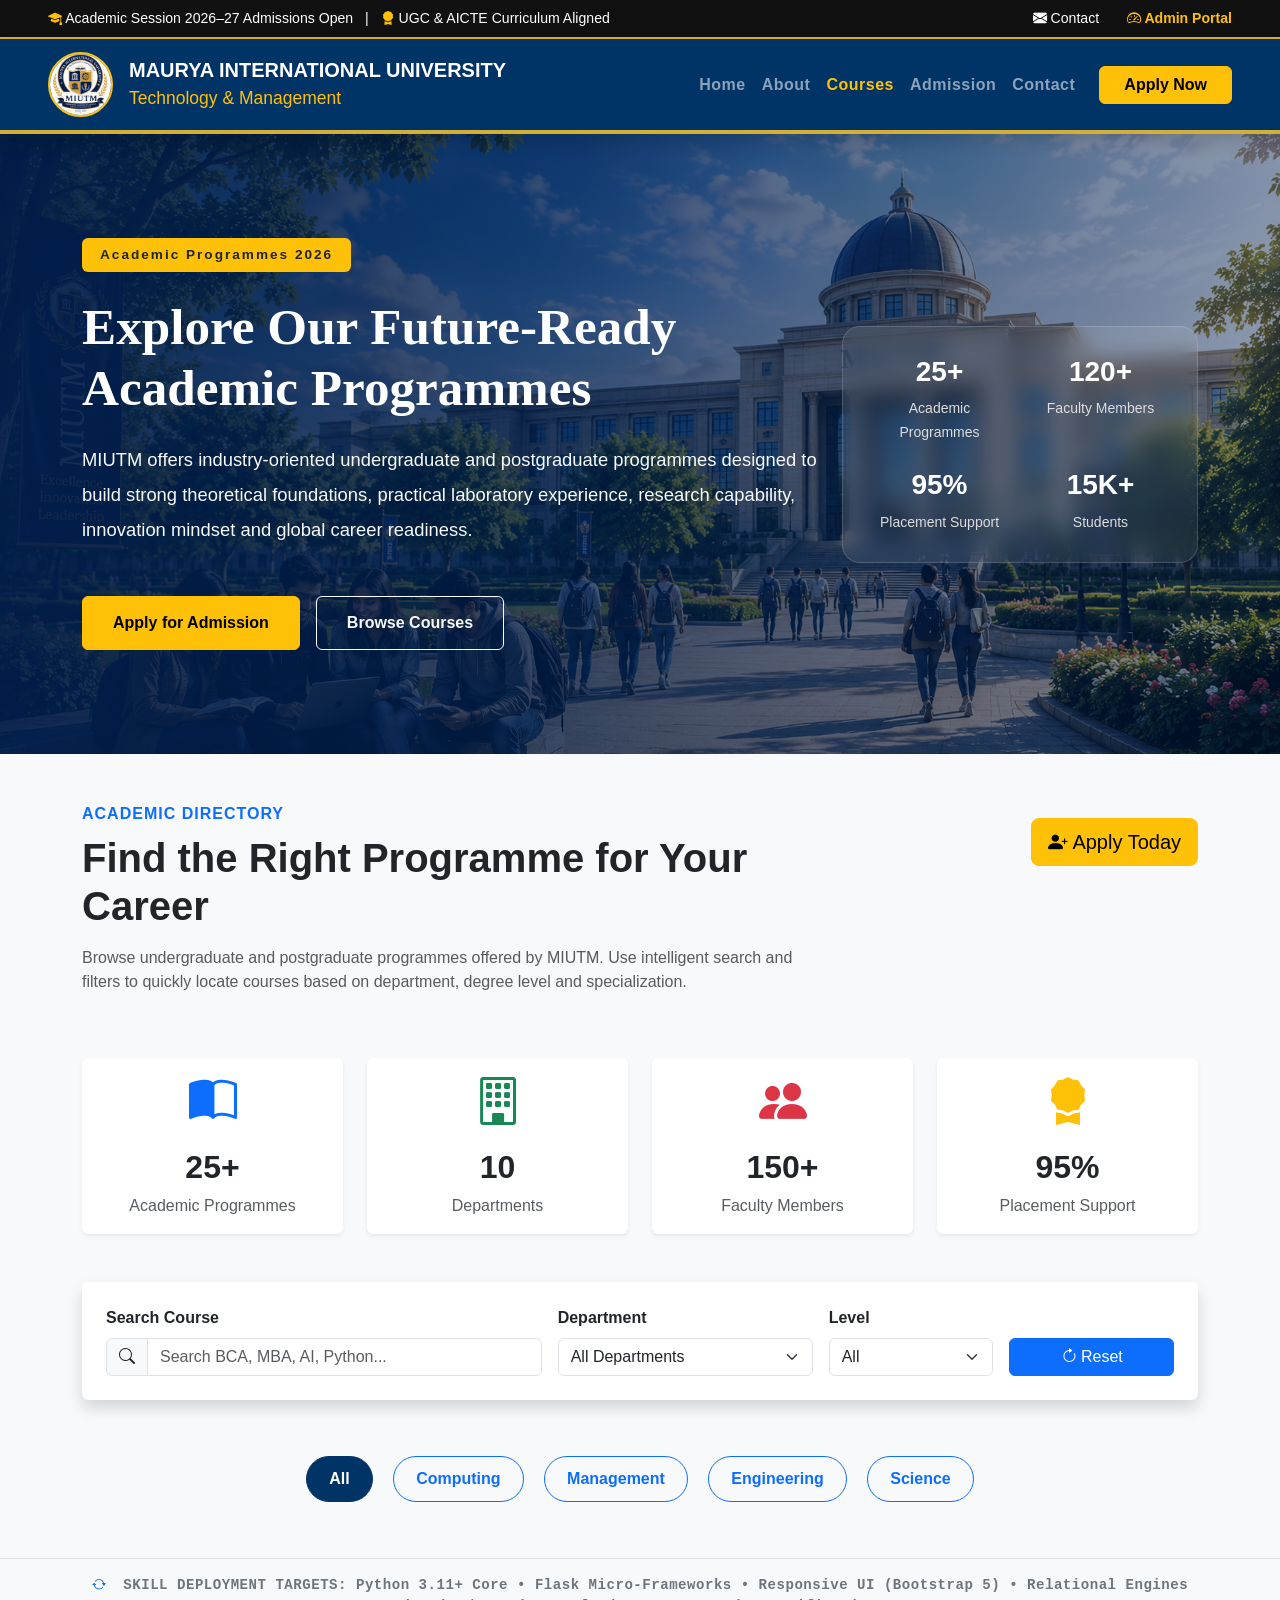
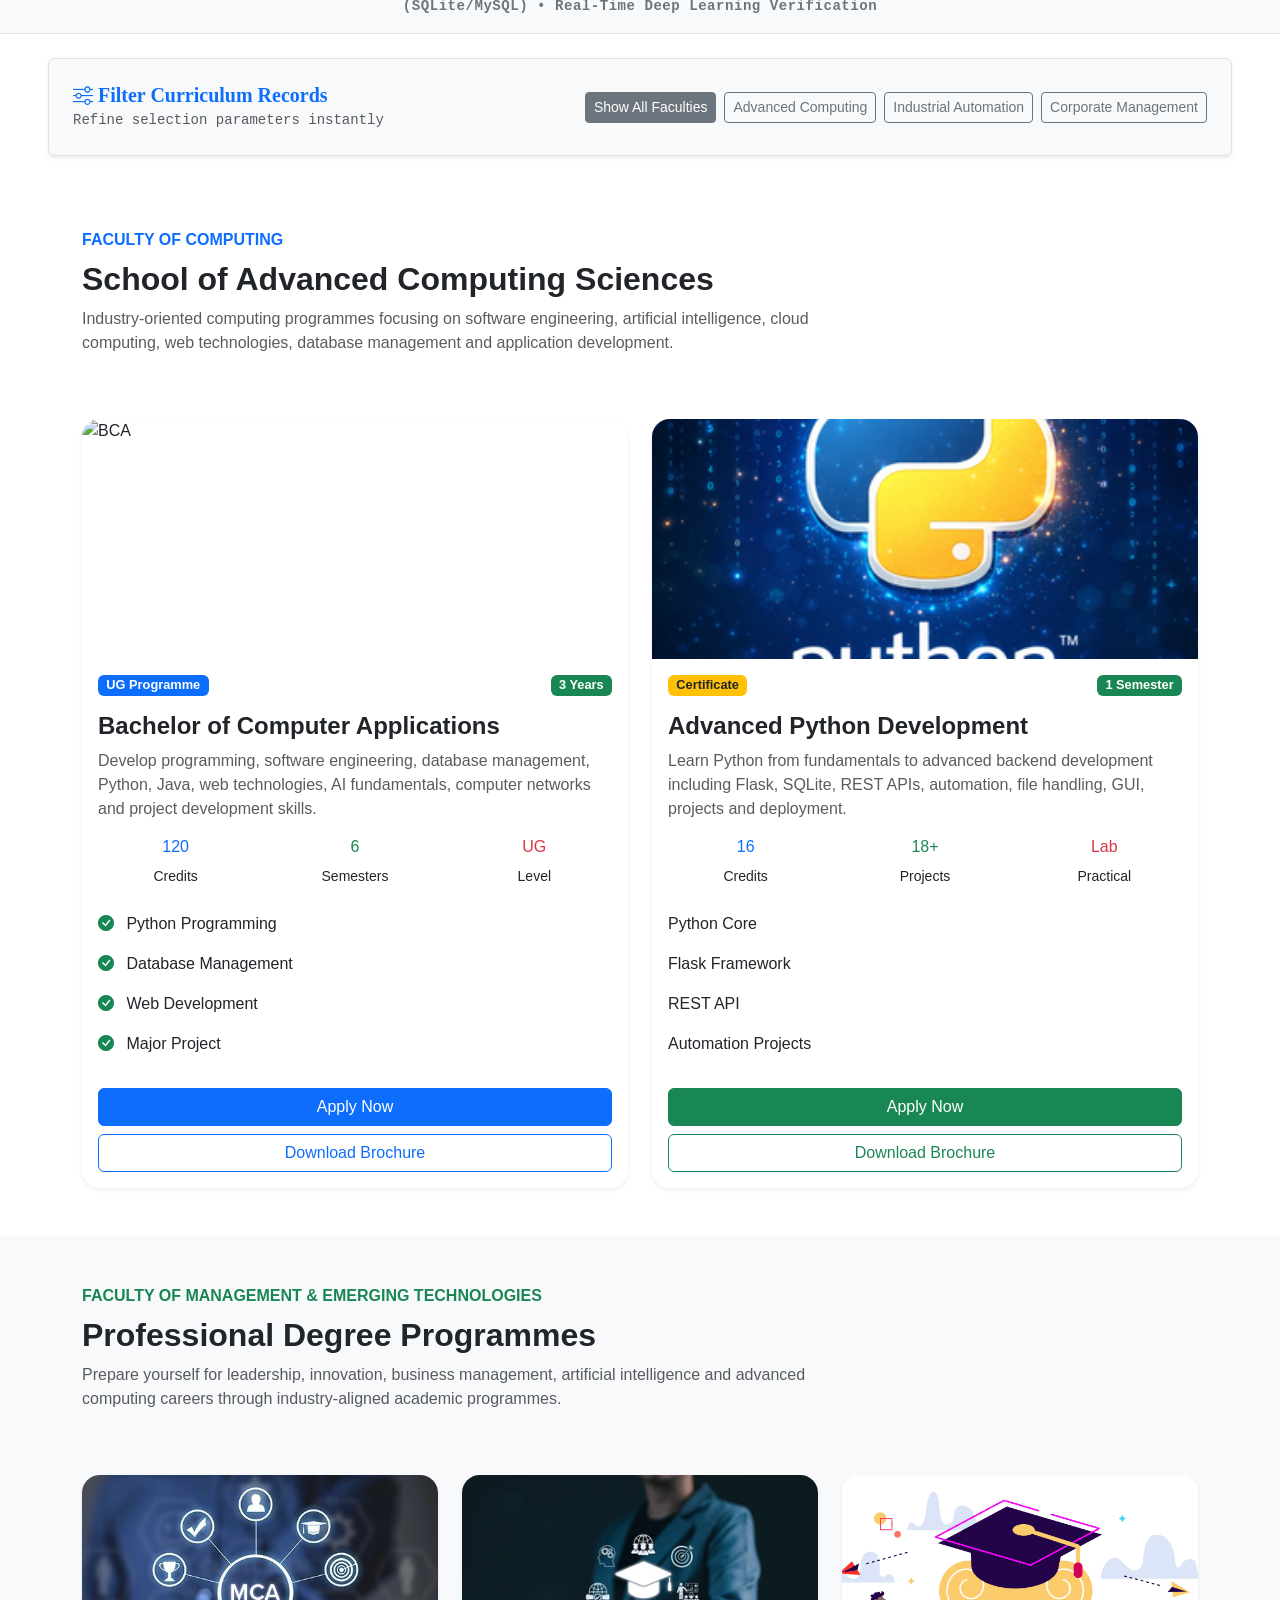
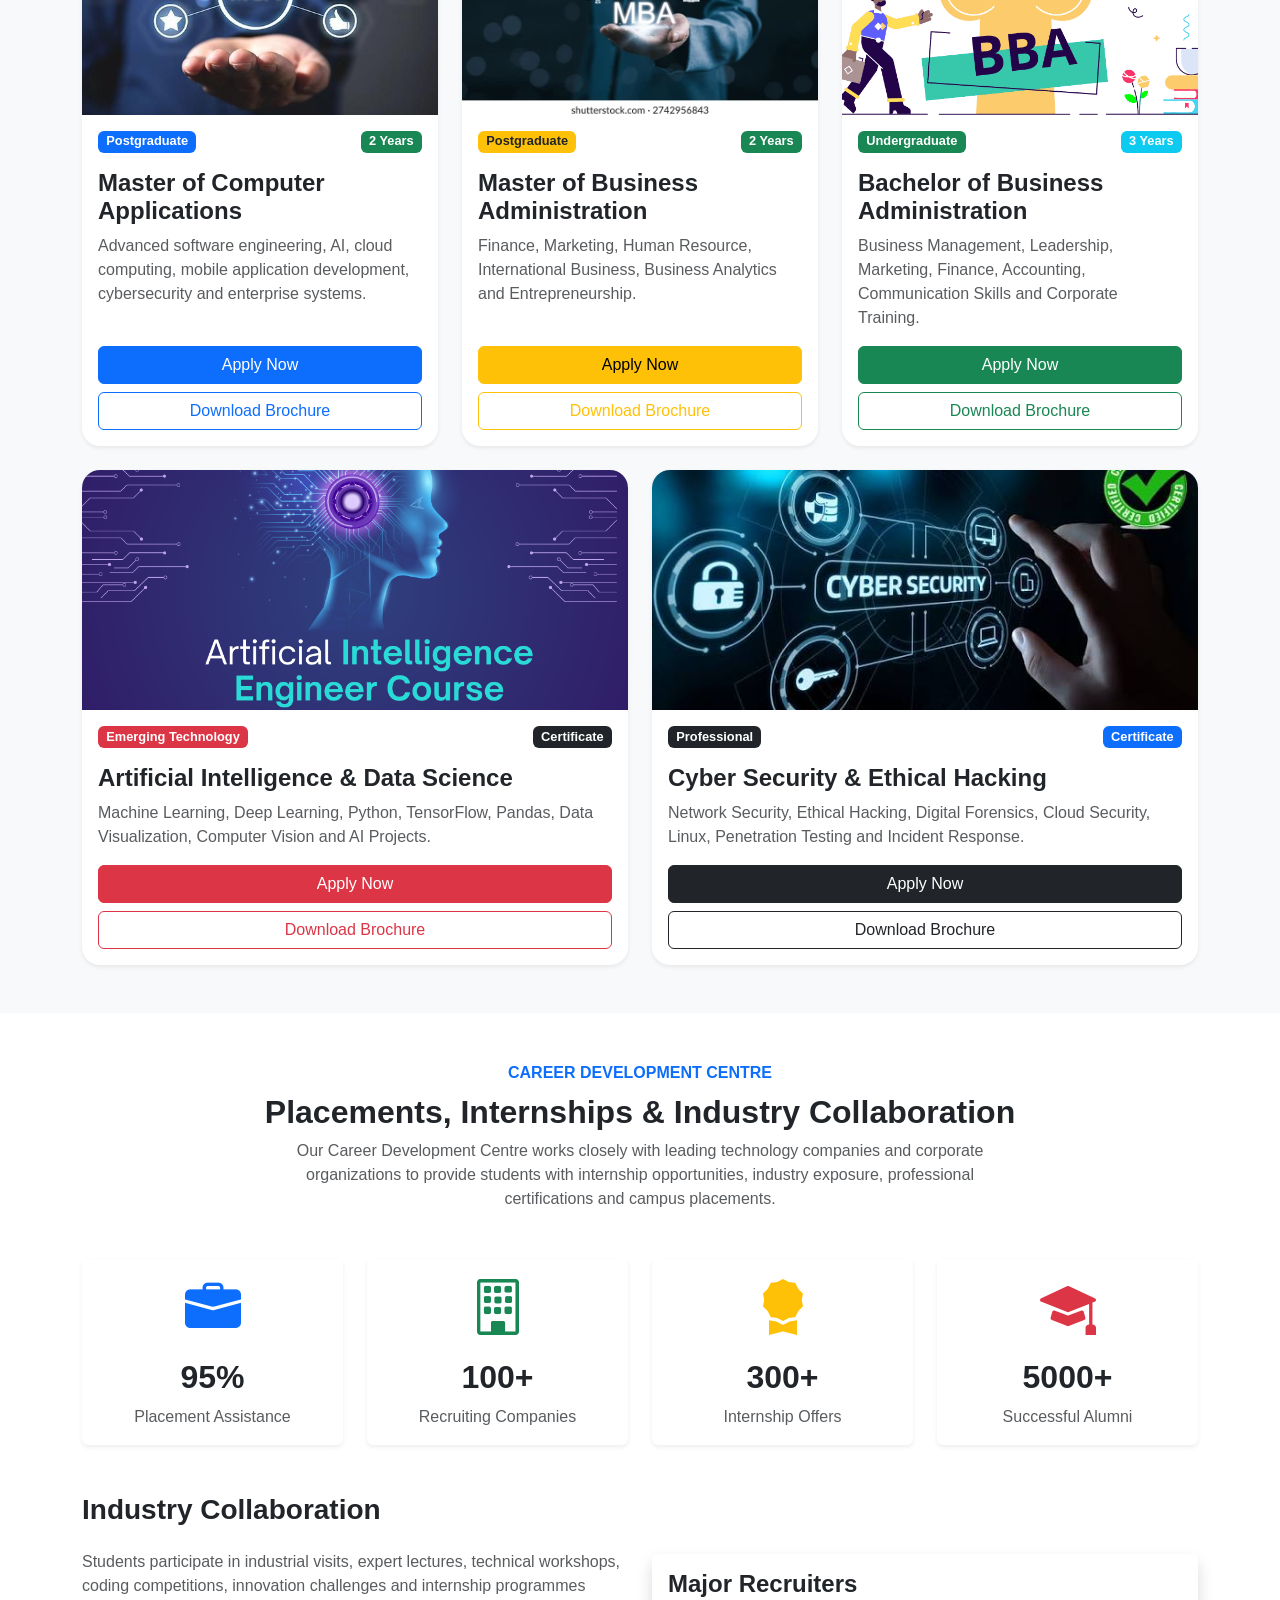
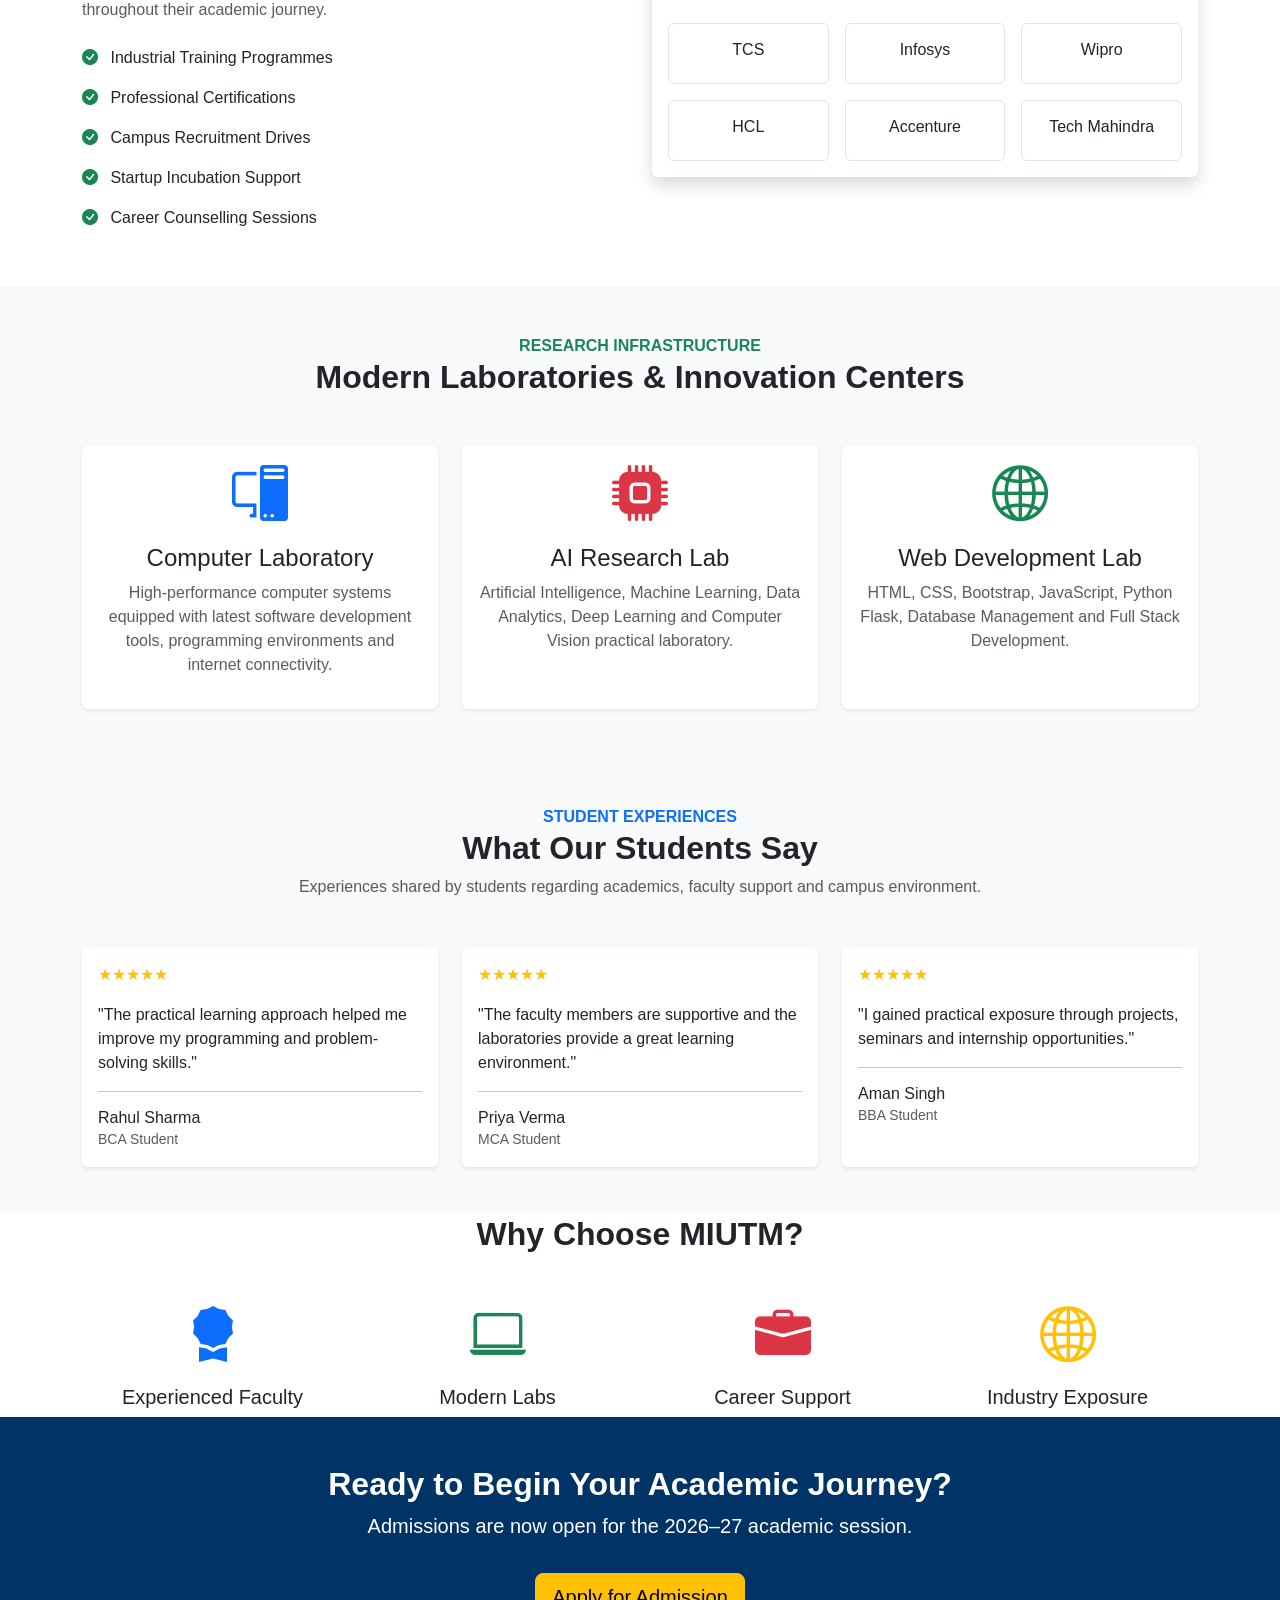
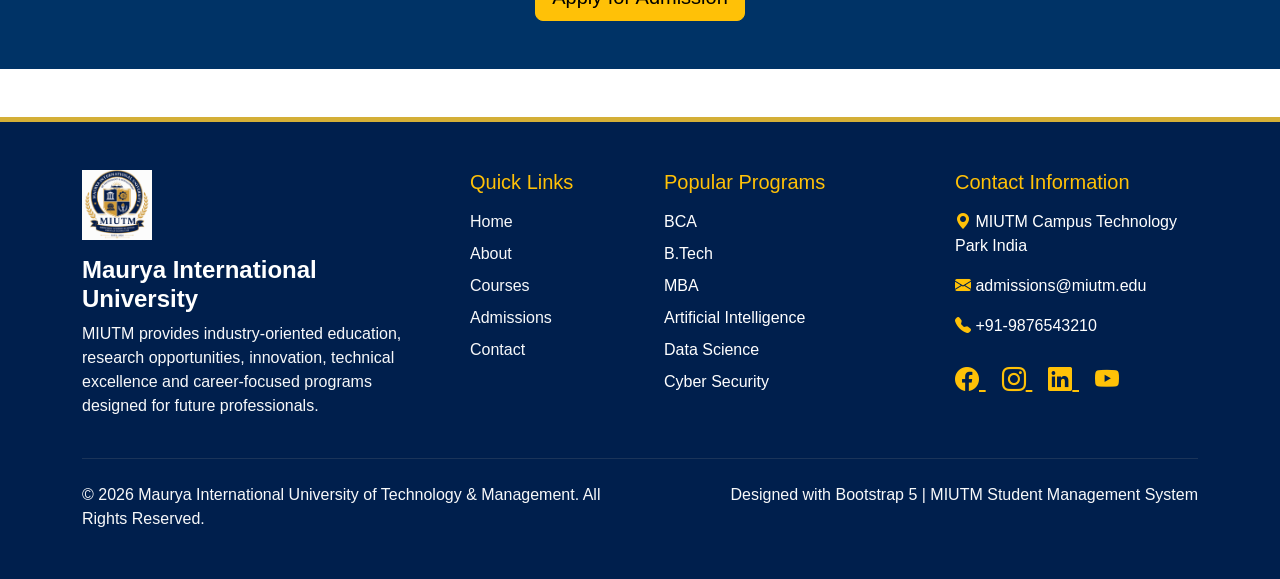
==== templates/courses.html @ 9fc49240 "Initial commit - MIUTM Project" ====
<!DOCTYPE html>
<html lang="en">

<head>

<meta charset="UTF-8">

<meta
      name="viewport"
      content="width=device-width, initial-scale=1.0">

<meta
      name="description"
      content="Explore undergraduate and postgraduate academic programmes offered by Maurya International University of Technology & Management.">

<meta
      name="keywords"
      content="MIUTM Courses, BCA, BBA, MCA, MBA, Engineering, Admission">

<meta
      name="author"
      content="MIUTM">

<title>
Academic Programmes | Maurya International University of Technology & Management
</title>

<link
href="https://cdn.jsdelivr.net/npm/bootstrap@5.3.2/dist/css/bootstrap.min.css"
rel="stylesheet">

<link
rel="stylesheet"
href="https://cdn.jsdelivr.net/npm/bootstrap-icons@1.11.1/font/bootstrap-icons.css">

<style>

:root{

--primary:#003366;
--secondary:#001B44;
--gold:#D4AF37;
--light:#F8F9FA;
--text:#212529;
--success:#198754;

}

html{

scroll-behavior:smooth;

}

body{

font-family:'Segoe UI',Tahoma,Geneva,Verdana,sans-serif;
background:#fff;
color:var(--text);
overflow-x:hidden;

}

.text-justify{

text-align:justify;

}

.hover-gold:hover{

color:var(--gold)!important;
transition:.3s;

}

.tracking{

letter-spacing:1px;

}

.hero-section{

min-height:620px;

background:

linear-gradient(

90deg,

rgba(0,31,77,.93),

rgba(0,31,77,.72),

rgba(0,31,77,.45)

),

url("/static/images/course.png");

background-size:cover;

background-position:center;

display:flex;

align-items:center;

}

.hero-badge{

font-size:.85rem;

letter-spacing:2px;

padding:10px 18px;

}

.hero-title{

font-size:3.2rem;

font-weight:800;

line-height:1.2;

font-family:Georgia,serif;

}

.hero-text{

font-size:1.15rem;

line-height:1.9;

max-width:760px;

}

.hero-buttons .btn{

padding:14px 30px;

font-weight:600;

}

.hero-card{

background:rgba(255,255,255,.08);

backdrop-filter:blur(10px);

border:1px solid rgba(255,255,255,.15);

border-radius:18px;

padding:28px;

}

.quick-stat{

text-align:center;

}

.quick-stat h3{

font-weight:700;

color:white;

}

.quick-stat small{

color:#ddd;

}

.top-bar{

background:#111;

border-bottom:2px solid var(--gold);

font-size:.88rem;

}

.navbar{

background:var(--primary);

border-bottom:4px solid var(--gold);

}

.nav-link{

font-weight:600;

letter-spacing:.5px;

}

.nav-link:hover{

color:var(--gold)!important;

}

@media(max-width:992px){

.hero-title{

font-size:2.2rem;

}

.hero-section{

min-height:auto;

padding:90px 0;

}

}
.dept-btn{

padding:10px 22px;

border-radius:30px;

font-weight:600;

transition:.3s;

}

.dept-btn.active{

background:#003366;

color:white;

border-color:#003366;

}

.dept-btn:hover{

transform:translateY(-3px);

}

.card{

transition:.35s;

}

.card:hover{

transform:translateY(-5px);

}
.course-card{

overflow:hidden;

border-radius:18px;

transition:.35s;

}

.course-card img{

height:240px;

object-fit:cover;

transition:.5s;

}

.course-card:hover img{

transform:scale(1.05);

}

.course-card:hover{

transform:translateY(-8px);

box-shadow:0 18px 40px rgba(0,0,0,.18);

}

.list-group-item{

border:none;

padding-left:0;

}

.course-card .badge{

font-size:.8rem;

}
.course-card,
.card{

transition:.35s;

}

.card:hover{

transform:translateY(-8px);

box-shadow:0 15px 35px rgba(0,0,0,.12);

}

.list-group-item{

border:none;

padding-left:0;

}

</style>

</head>

<body>

<!-- ========================= -->
<!-- TOP INFORMATION BAR -->
<!-- ========================= -->

<div class="top-bar py-2 text-white">

<div class="container-fluid px-lg-5">

<div class="d-flex flex-column flex-lg-row justify-content-between align-items-center">

<div>

<i class="bi bi-mortarboard-fill text-warning"></i>

Academic Session 2026–27 Admissions Open

<span class="mx-2 d-none d-lg-inline">|</span>

<i class="bi bi-award-fill text-warning"></i>

UGC & AICTE Curriculum Aligned

</div>

<div class="mt-2 mt-lg-0">

<a
href="/contact"
class="text-white text-decoration-none hover-gold me-4">

<i class="bi bi-envelope-fill"></i>

Contact

</a>

<a
href="/admin"
class="text-warning text-decoration-none fw-semibold">

<i class="bi bi-speedometer2"></i>

Admin Portal

</a>

</div>

</div>

</div>

</div>

<!-- ========================= -->
<!-- NAVBAR -->
<!-- ========================= -->

<nav class="navbar navbar-expand-lg navbar-dark sticky-top shadow">

<div class="container-fluid px-lg-5">

<a
class="navbar-brand d-flex align-items-center"
href="/">

<img

src="/static/images/logo.png"

class="rounded-circle border border-warning border-2 me-3"

width="65"

height="65">

<div>

<h5 class="mb-0 fw-bold">

MAURYA INTERNATIONAL UNIVERSITY

</h5>

<small class="text-warning">

Technology & Management

</small>

</div>

</a>

<button

class="navbar-toggler"

type="button"

data-bs-toggle="collapse"

data-bs-target="#navbarCourses">

<span class="navbar-toggler-icon"></span>

</button>

<div
class="collapse navbar-collapse"
id="navbarCourses">

<ul class="navbar-nav ms-auto align-items-lg-center">

<li class="nav-item">

<a class="nav-link" href="/">

Home

</a>

</li>

<li class="nav-item">

<a class="nav-link" href="/about">

About

</a>

</li>

<li class="nav-item">

<a class="nav-link active text-warning" href="/courses">

Courses

</a>

</li>

<li class="nav-item">

<a class="nav-link" href="/admission">

Admission

</a>

</li>

<li class="nav-item">

<a class="nav-link" href="/contact">

Contact

</a>

</li>

<li class="nav-item ms-lg-3">

<a

href="/admission"

class="btn btn-warning px-4 fw-bold">

Apply Now

</a>

</li>

</ul>

</div>

</div>

</nav>

<!-- ========================= -->
<!-- HERO SECTION -->
<!-- ========================= -->

<section class="hero-section">

<div class="container">

<div class="row align-items-center">

<div class="col-lg-8">

<span class="badge bg-warning text-dark hero-badge mb-4">

Academic Programmes 2026

</span>

<h1 class="hero-title text-white mb-4">

Explore Our Future-Ready Academic Programmes

</h1>

<p class="hero-text text-light mb-5">

MIUTM offers industry-oriented undergraduate and postgraduate
programmes designed to build strong theoretical foundations,
practical laboratory experience, research capability,
innovation mindset and global career readiness.

</p>

<div class="hero-buttons d-flex flex-wrap gap-3">

<a
href="/admission"
class="btn btn-warning">

Apply for Admission

</a>

<a
href="#courseSection"
class="btn btn-outline-light">

Browse Courses

</a>

</div>

</div>

<div class="col-lg-4 mt-5 mt-lg-0">

<div class="hero-card">

<div class="row g-4">

<div class="col-6 quick-stat">

<h3>

25+

</h3>

<small>

Academic Programmes

</small>

</div>

<div class="col-6 quick-stat">

<h3>

120+

</h3>

<small>

Faculty Members

</small>

</div>

<div class="col-6 quick-stat">

<h3>

95%

</h3>

<small>

Placement Support

</small>

</div>

<div class="col-6 quick-stat">

<h3>

15K+

</h3>

<small>

Students

</small>

</div>

</div>

</div>

</div>

</div>

</div>

</section>
<!-- ================================================= -->
<!-- SECTION : COURSE SEARCH & QUICK OVERVIEW -->
<!-- ================================================= -->

<section class="py-5 bg-light" id="courseSection">

<div class="container">

<div class="row mb-5">

<div class="col-lg-8">

<span class="text-uppercase text-primary fw-bold tracking">

Academic Directory

</span>

<h2 class="fw-bold display-6 mt-2">

Find the Right Programme for Your Career

</h2>

<p class="text-muted mt-3">

Browse undergraduate and postgraduate programmes offered by MIUTM.
Use intelligent search and filters to quickly locate courses based on
department, degree level and specialization.

</p>

</div>

<div class="col-lg-4 text-lg-end">

<a href="/admission"

class="btn btn-warning btn-lg mt-3">

<i class="bi bi-person-plus-fill"></i>

Apply Today

</a>

</div>

</div>

<!-- Statistics -->

<div class="row g-4 mb-5">

<div class="col-lg-3 col-md-6">

<div class="card border-0 shadow-sm text-center h-100">

<div class="card-body">

<i class="bi bi-book-half display-5 text-primary"></i>

<h2 class="fw-bold mt-3">

25+

</h2>

<p class="text-muted mb-0">

Academic Programmes

</p>

</div>

</div>

</div>

<div class="col-lg-3 col-md-6">

<div class="card border-0 shadow-sm text-center h-100">

<div class="card-body">

<i class="bi bi-building display-5 text-success"></i>

<h2 class="fw-bold mt-3">

10

</h2>

<p class="text-muted mb-0">

Departments

</p>

</div>

</div>

</div>

<div class="col-lg-3 col-md-6">

<div class="card border-0 shadow-sm text-center h-100">

<div class="card-body">

<i class="bi bi-people-fill display-5 text-danger"></i>

<h2 class="fw-bold mt-3">

150+

</h2>

<p class="text-muted mb-0">

Faculty Members

</p>

</div>

</div>

</div>

<div class="col-lg-3 col-md-6">

<div class="card border-0 shadow-sm text-center h-100">

<div class="card-body">

<i class="bi bi-award-fill display-5 text-warning"></i>

<h2 class="fw-bold mt-3">

95%

</h2>

<p class="text-muted mb-0">

Placement Support

</p>

</div>

</div>

</div>

</div>

<!-- Search -->

<div class="card shadow border-0">

<div class="card-body p-4">

<div class="row g-3">

<div class="col-lg-5">

<label class="form-label fw-semibold">

Search Course

</label>

<div class="input-group">

<span class="input-group-text">

<i class="bi bi-search"></i>

</span>

<input

type="text"

class="form-control"

id="courseSearch"

placeholder="Search BCA, MBA, AI, Python...">

</div>

</div>

<div class="col-lg-3">

<label class="form-label fw-semibold">

Department

</label>

<select

class="form-select"

id="departmentFilter">

<option value="all">

All Departments

</option>

<option value="computing">

Computing

</option>

<option value="management">

Management

</option>

<option value="engineering">

Engineering

</option>

<option value="science">

Science

</option>

</select>

</div>

<div class="col-lg-2">

<label class="form-label fw-semibold">

Level

</label>

<select

class="form-select"

id="levelFilter">

<option value="all">

All

</option>

<option value="ug">

UG

</option>

<option value="pg">

PG

</option>

<option value="certificate">

Certificate

</option>

</select>

</div>

<div class="col-lg-2 d-grid">

<label class="form-label opacity-0">

Button

</label>

<button

class="btn btn-primary"

id="resetFilter">

<i class="bi bi-arrow-clockwise"></i>

Reset

</button>

</div>

</div>

</div>

</div>

<!-- Department Quick Buttons -->

<div class="text-center mt-5">

<button class="btn btn-outline-primary m-2 dept-btn active"

data-filter="all">

All

</button>

<button class="btn btn-outline-primary m-2 dept-btn"

data-filter="computing">

Computing

</button>

<button class="btn btn-outline-primary m-2 dept-btn"

data-filter="management">

Management

</button>

<button class="btn btn-outline-primary m-2 dept-btn"

data-filter="engineering">

Engineering

</button>

<button class="btn btn-outline-primary m-2 dept-btn"

data-filter="science">

Science

</button>

</div>

</div>

</section>

    <!-- SECTION 5: LIVE GLOBAL INDUSTRY SKILL SYNCHRONIZATION TICKER -->
    <section class="py-3 bg-light text-center border-top border-bottom px-4">
        <div class="container-fluid">
            <p class="mb-0 text-secondary font-monospace fw-bold" style="font-size:0.88rem; letter-spacing:0.5px;">
                <i class="bi bi-arrow-repeat text-primary animation-spin me-2"></i> SKILL DEPLOYMENT TARGETS: Python 3.11+ Core • Flask Micro-Frameworks • Responsive UI (Bootstrap 5) • Relational Engines (SQLite/MySQL) • Real-Time Deep Learning Verification
            </p>
        </div>
    </section>

    <!-- SECTION 6: CURRICULUM SEARCH, FILTERING & QUERY CONSOLE UI -->
    <section class="py-4 bg-white container-fluid px-5">
        <div class="p-4 rounded shadow-sm border bg-light">
            <div class="row g-3 align-items-center">
                <div class="col-xl-4 col-lg-12">
                    <h5 class="mb-0 text-primary fw-bold" style="font-family:'Georgia', serif;"><i class="bi bi-sliders"></i> Filter Curriculum Records</h5>
                    <small class="text-muted font-monospace">Refine selection parameters instantly</small>
                </div>
                <div class="col-xl-8 col-lg-12 text-xl-end">
                    <div class="d-flex flex-wrap gap-2 justify-content-xl-end">
                        <button class="btn btn-sm btn-outline-secondary filter-btn active" onclick="filterSelection('all')">Show All Faculties</button>
                        <button class="btn btn-sm btn-outline-secondary filter-btn" onclick="filterSelection('comp-sci')">Advanced Computing</button>
                        <button class="btn btn-sm btn-outline-secondary filter-btn" onclick="filterSelection('ind-auto')">Industrial Automation</button>
                        <button class="btn btn-sm btn-outline-secondary filter-btn" onclick="filterSelection('corp-mgmt')">Corporate Management</button>
                    </div>
                </div>
            </div>
        </div>
    </section>

   <!-- ================================================= -->
<!-- SCHOOL OF ADVANCED COMPUTING SCIENCES -->
<!-- ================================================= -->

<section class="py-5 bg-white faculty-group computing">

<div class="container">

<div class="row mb-5">

<div class="col-lg-8">

<span class="text-uppercase text-primary fw-bold">
Faculty of Computing
</span>

<h2 class="fw-bold mt-2">

School of Advanced Computing Sciences

</h2>

<p class="text-muted">

Industry-oriented computing programmes focusing on software engineering,
artificial intelligence, cloud computing, web technologies,
database management and application development.

</p>

</div>

</div>

<div class="row g-4">

<!-- ===================== -->
<!-- BCA -->
<!-- ===================== -->

<div class="col-lg-6 course-item"

data-department="computing"

data-level="ug">

<div class="card shadow-sm border-0 h-100 course-card">

<img

src="/static/images/bca.jpg"

class="card-img-top"

alt="BCA">

<div class="card-body d-flex flex-column">

<div class="d-flex justify-content-between mb-3">

<span class="badge bg-primary">

UG Programme

</span>

<span class="badge bg-success">

3 Years

</span>

</div>

<h4 class="fw-bold">

Bachelor of Computer Applications

</h4>

<p class="text-muted">

Develop programming, software engineering,
database management,
Python,
Java,
web technologies,
AI fundamentals,
computer networks and project development skills.

</p>

<div class="row text-center mb-3">

<div class="col-4">

<h6 class="text-primary">

120

</h6>

<small>

Credits

</small>

</div>

<div class="col-4">

<h6 class="text-success">

6

</h6>

<small>

Semesters

</small>

</div>

<div class="col-4">

<h6 class="text-danger">

UG

</h6>

<small>

Level

</small>

</div>

</div>

<ul class="list-group list-group-flush mb-4">

<li class="list-group-item">

<i class="bi bi-check-circle-fill text-success me-2"></i>

Python Programming

</li>

<li class="list-group-item">

<i class="bi bi-check-circle-fill text-success me-2"></i>

Database Management

</li>

<li class="list-group-item">

<i class="bi bi-check-circle-fill text-success me-2"></i>

Web Development

</li>

<li class="list-group-item">

<i class="bi bi-check-circle-fill text-success me-2"></i>

Major Project

</li>

</ul>

<div class="mt-auto">

<div class="d-grid gap-2">

<a

href="/admission"

class="btn btn-primary">

Apply Now

</a>

<button

class="btn btn-outline-primary">

Download Brochure

</button>

</div>

</div>

</div>

</div>

</div>

<!-- ===================== -->
<!-- PYTHON -->
<!-- ===================== -->

<div class="col-lg-6 course-item"

data-department="computing"

data-level="certificate">

<div class="card shadow-sm border-0 h-100 course-card">

<img

src="/static/images/python.png"

class="card-img-top"

alt="Python">

<div class="card-body d-flex flex-column">

<div class="d-flex justify-content-between mb-3">

<span class="badge bg-warning text-dark">

Certificate

</span>

<span class="badge bg-success">

1 Semester

</span>

</div>

<h4 class="fw-bold">

Advanced Python Development

</h4>

<p class="text-muted">

Learn Python from fundamentals to advanced backend
development including Flask,
SQLite,
REST APIs,
automation,
file handling,
GUI,
projects and deployment.

</p>

<div class="row text-center mb-3">

<div class="col-4">

<h6 class="text-primary">

16

</h6>

<small>

Credits

</small>

</div>

<div class="col-4">

<h6 class="text-success">

18+

</h6>

<small>

Projects

</small>

</div>

<div class="col-4">

<h6 class="text-danger">

Lab

</h6>

<small>

Practical

</small>

</div>

</div>

<ul class="list-group list-group-flush mb-4">

<li class="list-group-item">

Python Core

</li>

<li class="list-group-item">

Flask Framework

</li>

<li class="list-group-item">

REST API

</li>

<li class="list-group-item">

Automation Projects

</li>

</ul>

<div class="mt-auto">

<div class="d-grid gap-2">

<a

href="/admission"

class="btn btn-success">

Apply Now

</a>

<button

class="btn btn-outline-success">

Download Brochure

</button>

</div>

</div>

</div>

</div>

</div>

</div>

</div>

</section>

<!-- ================================================= -->
<!-- SCHOOL OF MANAGEMENT & EMERGING TECHNOLOGIES -->
<!-- ================================================= -->

<section class="py-5 bg-light faculty-group management">

<div class="container">

<div class="row mb-5">

<div class="col-lg-8">

<span class="text-uppercase text-success fw-bold">

Faculty of Management & Emerging Technologies

</span>

<h2 class="fw-bold mt-2">

Professional Degree Programmes

</h2>

<p class="text-muted">

Prepare yourself for leadership, innovation, business management,
artificial intelligence and advanced computing careers through
industry-aligned academic programmes.

</p>

</div>

</div>

<div class="row g-4">

<!-- MCA -->

<div class="col-lg-4 course-item"

data-department="computing"

data-level="pg">

<div class="card course-card shadow-sm border-0 h-100">

<img src="/static/images/mca.jpg"

class="card-img-top"

alt="MCA">

<div class="card-body d-flex flex-column">

<div class="d-flex justify-content-between mb-3">

<span class="badge bg-primary">

Postgraduate

</span>

<span class="badge bg-success">

2 Years

</span>

</div>

<h4 class="fw-bold">

Master of Computer Applications

</h4>

<p class="text-muted">

Advanced software engineering,
AI,
cloud computing,
mobile application development,
cybersecurity and enterprise systems.

</p>

<div class="mt-auto">

<a href="/admission"

class="btn btn-primary w-100 mb-2">

Apply Now

</a>

<button

class="btn btn-outline-primary w-100">

Download Brochure

</button>

</div>

</div>

</div>

</div>

<!-- MBA -->

<div class="col-lg-4 course-item"

data-department="management"

data-level="pg">

<div class="card course-card shadow-sm border-0 h-100">

<img src="/static/images/mba.webp"

class="card-img-top"

alt="MBA">

<div class="card-body d-flex flex-column">

<div class="d-flex justify-content-between mb-3">

<span class="badge bg-warning text-dark">

Postgraduate

</span>

<span class="badge bg-success">

2 Years

</span>

</div>

<h4 class="fw-bold">

Master of Business Administration

</h4>

<p class="text-muted">

Finance,
Marketing,
Human Resource,
International Business,
Business Analytics
and Entrepreneurship.

</p>

<div class="mt-auto">

<a href="/admission"

class="btn btn-warning w-100 mb-2">

Apply Now

</a>

<button

class="btn btn-outline-warning w-100">

Download Brochure

</button>

</div>

</div>

</div>

</div>

<!-- BBA -->

<div class="col-lg-4 course-item"

data-department="management"

data-level="ug">

<div class="card course-card shadow-sm border-0 h-100">

<img src="/static/images/bba.png"

class="card-img-top"

alt="BBA">

<div class="card-body d-flex flex-column">

<div class="d-flex justify-content-between mb-3">

<span class="badge bg-success">

Undergraduate

</span>

<span class="badge bg-info">

3 Years

</span>

</div>

<h4 class="fw-bold">

Bachelor of Business Administration

</h4>

<p class="text-muted">

Business Management,
Leadership,
Marketing,
Finance,
Accounting,
Communication Skills
and Corporate Training.

</p>

<div class="mt-auto">

<a href="/admission"

class="btn btn-success w-100 mb-2">

Apply Now

</a>

<button

class="btn btn-outline-success w-100">

Download Brochure

</button>

</div>

</div>

</div>

</div>

<!-- AI & Data Science -->

<div class="col-lg-6 course-item"

data-department="science"

data-level="certificate">

<div class="card course-card shadow-sm border-0 h-100">

<img src="/static/images/ai.png"

class="card-img-top"

alt="AI">

<div class="card-body d-flex flex-column">

<div class="d-flex justify-content-between mb-3">

<span class="badge bg-danger">

Emerging Technology

</span>

<span class="badge bg-dark">

Certificate

</span>

</div>

<h4 class="fw-bold">

Artificial Intelligence & Data Science

</h4>

<p class="text-muted">

Machine Learning,
Deep Learning,
Python,
TensorFlow,
Pandas,
Data Visualization,
Computer Vision
and AI Projects.

</p>

<div class="mt-auto">

<a href="/admission"

class="btn btn-danger w-100 mb-2">

Apply Now

</a>

<button

class="btn btn-outline-danger w-100">

Download Brochure

</button>

</div>

</div>

</div>

</div>

<!-- Cyber Security -->

<div class="col-lg-6 course-item"

data-department="engineering"

data-level="certificate">

<div class="card course-card shadow-sm border-0 h-100">

<img src="/static/images/cyber.jpg"

class="card-img-top"

alt="Cyber Security">

<div class="card-body d-flex flex-column">

<div class="d-flex justify-content-between mb-3">

<span class="badge bg-dark">

Professional

</span>

<span class="badge bg-primary">

Certificate

</span>

</div>

<h4 class="fw-bold">

Cyber Security & Ethical Hacking

</h4>

<p class="text-muted">

Network Security,
Ethical Hacking,
Digital Forensics,
Cloud Security,
Linux,
Penetration Testing
and Incident Response.

</p>

<div class="mt-auto">

<a href="/admission"

class="btn btn-dark w-100 mb-2">

Apply Now

</a>

<button

class="btn btn-outline-dark w-100">

Download Brochure

</button>

</div>

</div>

</div>

</div>

</div>

</div>

</section>

<!-- ================================================= -->
<!-- PLACEMENT & INDUSTRY PARTNERS -->
<!-- ================================================= -->

<section class="py-5 bg-white">

<div class="container">

<div class="text-center mb-5">

<span class="text-uppercase text-primary fw-bold">

Career Development Centre

</span>

<h2 class="fw-bold mt-2">

Placements, Internships & Industry Collaboration

</h2>

<p class="text-muted col-lg-8 mx-auto">

Our Career Development Centre works closely with leading
technology companies and corporate organizations to provide
students with internship opportunities, industry exposure,
professional certifications and campus placements.

</p>

</div>

<!-- Statistics -->

<div class="row g-4 mb-5">

<div class="col-lg-3 col-md-6">

<div class="card shadow-sm border-0 text-center h-100">

<div class="card-body">

<i class="bi bi-briefcase-fill display-4 text-primary"></i>

<h2 class="fw-bold mt-3">

95%

</h2>

<p class="text-muted mb-0">

Placement Assistance

</p>

</div>

</div>

</div>

<div class="col-lg-3 col-md-6">

<div class="card shadow-sm border-0 text-center h-100">

<div class="card-body">

<i class="bi bi-building display-4 text-success"></i>

<h2 class="fw-bold mt-3">

100+

</h2>

<p class="text-muted mb-0">

Recruiting Companies

</p>

</div>

</div>

</div>

<div class="col-lg-3 col-md-6">

<div class="card shadow-sm border-0 text-center h-100">

<div class="card-body">

<i class="bi bi-award-fill display-4 text-warning"></i>

<h2 class="fw-bold mt-3">

300+

</h2>

<p class="text-muted mb-0">

Internship Offers

</p>

</div>

</div>

</div>

<div class="col-lg-3 col-md-6">

<div class="card shadow-sm border-0 text-center h-100">

<div class="card-body">

<i class="bi bi-mortarboard-fill display-4 text-danger"></i>

<h2 class="fw-bold mt-3">

5000+

</h2>

<p class="text-muted mb-0">

Successful Alumni

</p>

</div>

</div>

</div>

</div>

<!-- Industry Partners -->

<div class="row align-items-center">

<div class="col-lg-6">

<h3 class="fw-bold mb-4">

Industry Collaboration

</h3>

<p class="text-muted">

Students participate in industrial visits,
expert lectures,
technical workshops,
coding competitions,
innovation challenges
and internship programmes throughout their academic journey.

</p>

<ul class="list-group list-group-flush">

<li class="list-group-item">

<i class="bi bi-check-circle-fill text-success me-2"></i>

Industrial Training Programmes

</li>

<li class="list-group-item">

<i class="bi bi-check-circle-fill text-success me-2"></i>

Professional Certifications

</li>

<li class="list-group-item">

<i class="bi bi-check-circle-fill text-success me-2"></i>

Campus Recruitment Drives

</li>

<li class="list-group-item">

<i class="bi bi-check-circle-fill text-success me-2"></i>

Startup Incubation Support

</li>

<li class="list-group-item">

<i class="bi bi-check-circle-fill text-success me-2"></i>

Career Counselling Sessions

</li>

</ul>

</div>

<div class="col-lg-6">

<div class="card shadow border-0">

<div class="card-body">

<h4 class="fw-bold mb-4">

Major Recruiters

</h4>

<div class="row g-3 text-center">

<div class="col-4">

<div class="border rounded p-3">

<h6>TCS</h6>

</div>

</div>

<div class="col-4">

<div class="border rounded p-3">

<h6>Infosys</h6>

</div>

</div>

<div class="col-4">

<div class="border rounded p-3">

<h6>Wipro</h6>

</div>

</div>

<div class="col-4">

<div class="border rounded p-3">

<h6>HCL</h6>

</div>

</div>

<div class="col-4">

<div class="border rounded p-3">

<h6>Accenture</h6>

</div>

</div>

<div class="col-4">

<div class="border rounded p-3">

<h6>Tech Mahindra</h6>

</div>

</div>

</div>

</div>

</div>

</div>

</div>

</div>

</section>

<!-- ================================================= -->
<!-- LABORATORIES -->
<!-- ================================================= -->

<section class="py-5 bg-light">

<div class="container">

<div class="text-center mb-5">

<span class="text-uppercase text-success fw-bold">

Research Infrastructure

</span>

<h2 class="fw-bold">

Modern Laboratories & Innovation Centers

</h2>

</div>

<div class="row g-4">

<div class="col-lg-4">

<div class="card h-100 shadow-sm border-0">

<div class="card-body text-center">

<i class="bi bi-pc-display display-4 text-primary"></i>

<h4 class="mt-3">

Computer Laboratory

</h4>

<p class="text-muted">

High-performance computer systems equipped with
latest software development tools,
programming environments
and internet connectivity.

</p>

</div>

</div>

</div>

<div class="col-lg-4">

<div class="card h-100 shadow-sm border-0">

<div class="card-body text-center">

<i class="bi bi-cpu-fill display-4 text-danger"></i>

<h4 class="mt-3">

AI Research Lab

</h4>

<p class="text-muted">

Artificial Intelligence,
Machine Learning,
Data Analytics,
Deep Learning
and Computer Vision practical laboratory.

</p>

</div>

</div>

</div>

<div class="col-lg-4">

<div class="card h-100 shadow-sm border-0">

<div class="card-body text-center">

<i class="bi bi-globe2 display-4 text-success"></i>

<h4 class="mt-3">

Web Development Lab

</h4>

<p class="text-muted">

HTML,
CSS,
Bootstrap,
JavaScript,
Python Flask,
Database Management
and Full Stack Development.

</p>

</div>

</div>

</div>

</div>

</div>

</section>
   <!-- ================================================= -->
<!-- STUDENT TESTIMONIALS -->
<!-- ================================================= -->

<section class="py-5 bg-light">

<div class="container">

<div class="text-center mb-5">

<span class="text-uppercase text-primary fw-bold">

Student Experiences

</span>

<h2 class="fw-bold">

What Our Students Say

</h2>

<p class="text-muted">

Experiences shared by students regarding academics,
faculty support and campus environment.

</p>

</div>

<div class="row g-4">

<div class="col-lg-4">

<div class="card shadow-sm border-0 h-100">

<div class="card-body">

<div class="mb-3 text-warning">

★★★★★

</div>

<p>

"The practical learning approach helped me improve my
programming and problem-solving skills."

</p>

<hr>

<h6 class="mb-0">

Rahul Sharma

</h6>

<small class="text-muted">

BCA Student

</small>

</div>

</div>

</div>

<div class="col-lg-4">

<div class="card shadow-sm border-0 h-100">

<div class="card-body">

<div class="mb-3 text-warning">

★★★★★

</div>

<p>

"The faculty members are supportive and the laboratories
provide a great learning environment."

</p>

<hr>

<h6 class="mb-0">

Priya Verma

</h6>

<small class="text-muted">

MCA Student

</small>

</div>

</div>

</div>

<div class="col-lg-4">

<div class="card shadow-sm border-0 h-100">

<div class="card-body">

<div class="mb-3 text-warning">

★★★★★

</div>

<p>

"I gained practical exposure through projects,
seminars and internship opportunities."

</p>

<hr>

<h6 class="mb-0">

Aman Singh

</h6>

<small class="text-muted">

BBA Student

</small>

</div>

</div>

</div>

</div>

</div>

</section>
    <!<section class="py-5 bg-white">

<div class="container">

<div class="text-center mb-5">

<h2 class="fw-bold">

Why Choose MIUTM?

</h2>

</div>

<div class="row g-4">

<div class="col-lg-3">

<div class="text-center">

<i class="bi bi-award-fill display-4 text-primary"></i>

<h5 class="mt-3">

Experienced Faculty

</h5>

</div>

</div>

<div class="col-lg-3">

<div class="text-center">

<i class="bi bi-laptop display-4 text-success"></i>

<h5 class="mt-3">

Modern Labs

</h5>

</div>

</div>

<div class="col-lg-3">

<div class="text-center">

<i class="bi bi-briefcase-fill display-4 text-danger"></i>

<h5 class="mt-3">

Career Support

</h5>

</div>

</div>

<div class="col-lg-3">

<div class="text-center">

<i class="bi bi-globe2 display-4 text-warning"></i>

<h5 class="mt-3">

Industry Exposure

</h5>

</div>

</div>

</div>

</div>

</section>
<section class="py-5 text-center text-white"

style="background:#003366;">

<div class="container">

<h2 class="fw-bold">

Ready to Begin Your Academic Journey?

</h2>

<p class="lead">

Admissions are now open for the 2026–27 academic session.

</p>

<a

href="/admission"

class="btn btn-warning btn-lg mt-3">

Apply for Admission

</a>

</div>

</section>
<!-- ===========================
     MIUTM FOOTER
============================ -->

<footer
class="text-white mt-5"
style="
background:#001F4D;
border-top:5px solid #D4AF37;
">

<div class="container py-5">

<div class="row g-5">

<!-- University -->

<div class="col-lg-4">

<img
src="/static/images/logo.png"
width="70"
class="mb-3">

<h4 class="fw-bold">
Maurya International University
</h4>

<p class="text-light">

MIUTM provides industry-oriented education,
research opportunities,
innovation,
technical excellence
and career-focused programs designed for
future professionals.

</p>

</div>

<!-- Quick Links -->

<div class="col-lg-2">

<h5 class="text-warning mb-3">
Quick Links
</h5>

<ul class="list-unstyled">

<li class="mb-2">
<a href="/" class="text-decoration-none text-light">
Home
</a>
</li>

<li class="mb-2">
<a href="/about" class="text-decoration-none text-light">
About
</a>
</li>

<li class="mb-2">
<a href="/courses" class="text-decoration-none text-light">
Courses
</a>
</li>

<li class="mb-2">
<a href="/admission" class="text-decoration-none text-light">
Admissions
</a>
</li>

<li class="mb-2">
<a href="/contact" class="text-decoration-none text-light">
Contact
</a>
</li>

</ul>

</div>

<!-- Programs -->

<div class="col-lg-3">

<h5 class="text-warning mb-3">

Popular Programs

</h5>

<ul class="list-unstyled">

<li class="mb-2">
BCA
</li>

<li class="mb-2">
B.Tech
</li>

<li class="mb-2">
MBA
</li>

<li class="mb-2">
Artificial Intelligence
</li>

<li class="mb-2">
Data Science
</li>

<li class="mb-2">
Cyber Security
</li>

</ul>

</div>

<!-- Contact -->

<div class="col-lg-3">

<h5 class="text-warning mb-3">

Contact Information

</h5>

<p>

<i class="bi bi-geo-alt-fill text-warning"></i>

MIUTM Campus

Technology Park

India

</p>

<p>

<i class="bi bi-envelope-fill text-warning"></i>

admissions@miutm.edu

</p>

<p>

<i class="bi bi-telephone-fill text-warning"></i>

+91-9876543210

</p>

<div class="mt-4">

<a href="#" class="text-warning fs-4 me-3">

<i class="bi bi-facebook"></i>

</a>

<a href="#" class="text-warning fs-4 me-3">

<i class="bi bi-instagram"></i>

</a>

<a href="#" class="text-warning fs-4 me-3">

<i class="bi bi-linkedin"></i>

</a>

<a href="#" class="text-warning fs-4">

<i class="bi bi-youtube"></i>

</a>

</div>

</div>

</div>

<hr class="border-secondary my-4">

<div class="row">

<div class="col-md-6">

<p class="mb-0 text-light">

© 2026 Maurya International University of Technology & Management.

All Rights Reserved.

</p>

</div>

<div class="col-md-6 text-md-end">

<p class="mb-0 text-light">

Designed with Bootstrap 5 |
MIUTM Student Management System

</p>

</div>

</div>

</div>

</footer>

    <script>

const search=document.getElementById("courseSearch");

if(search){

search.addEventListener("keyup",function(){

const keyword=this.value.toLowerCase();

document.querySelectorAll(".course-item").forEach(function(card){

const text=card.innerText.toLowerCase();

card.style.display=text.includes(keyword)?"":"none";

});

});

}

const buttons=document.querySelectorAll(".dept-btn");

buttons.forEach(btn=>{

btn.addEventListener("click",function(){

buttons.forEach(b=>b.classList.remove("active"));

this.classList.add("active");

const filter=this.dataset.filter;

document.querySelectorAll(".course-item").forEach(card=>{

if(filter==="all"){

card.style.display="";

}

else{

card.style.display=

card.dataset.department===filter?"":"none";

}

});

});

});

const reset=document.getElementById("resetFilter");

if(reset){

reset.onclick=function(){

location.reload();

};

}

</script>
</body>
</html>
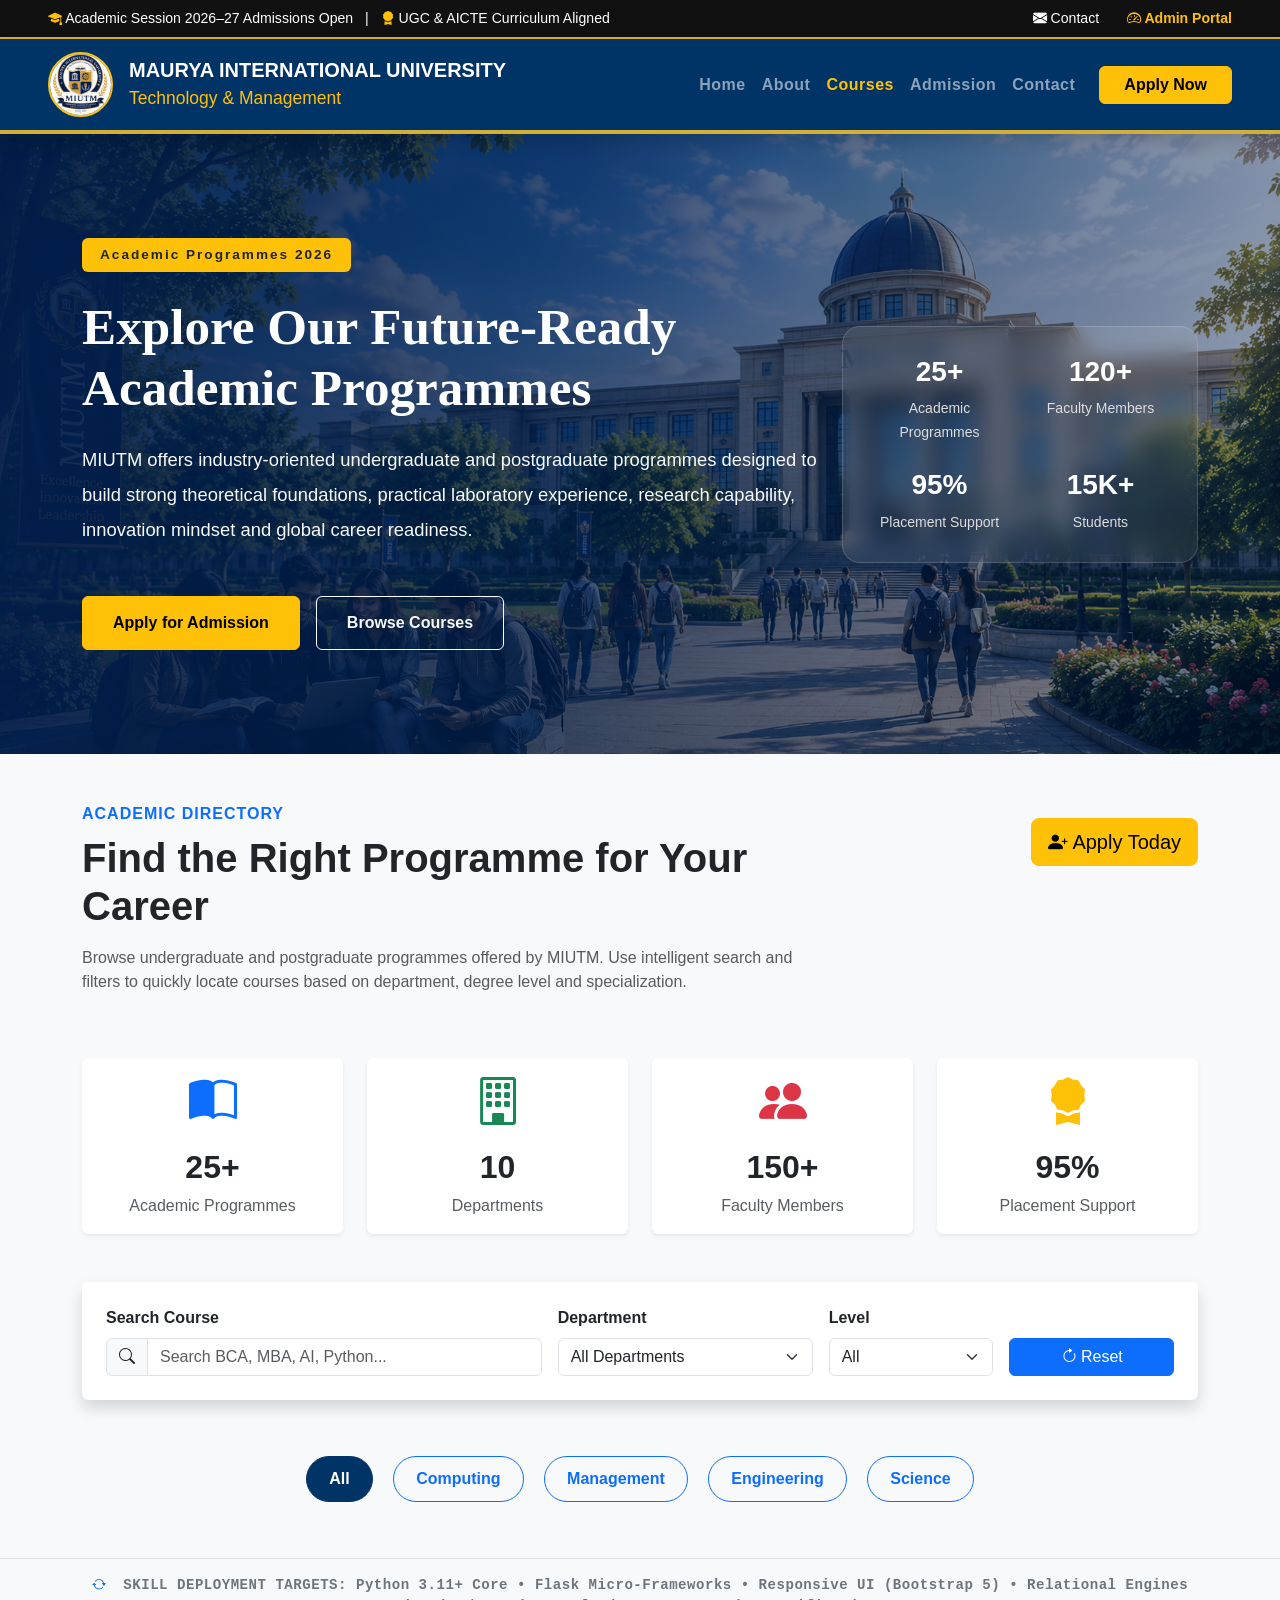
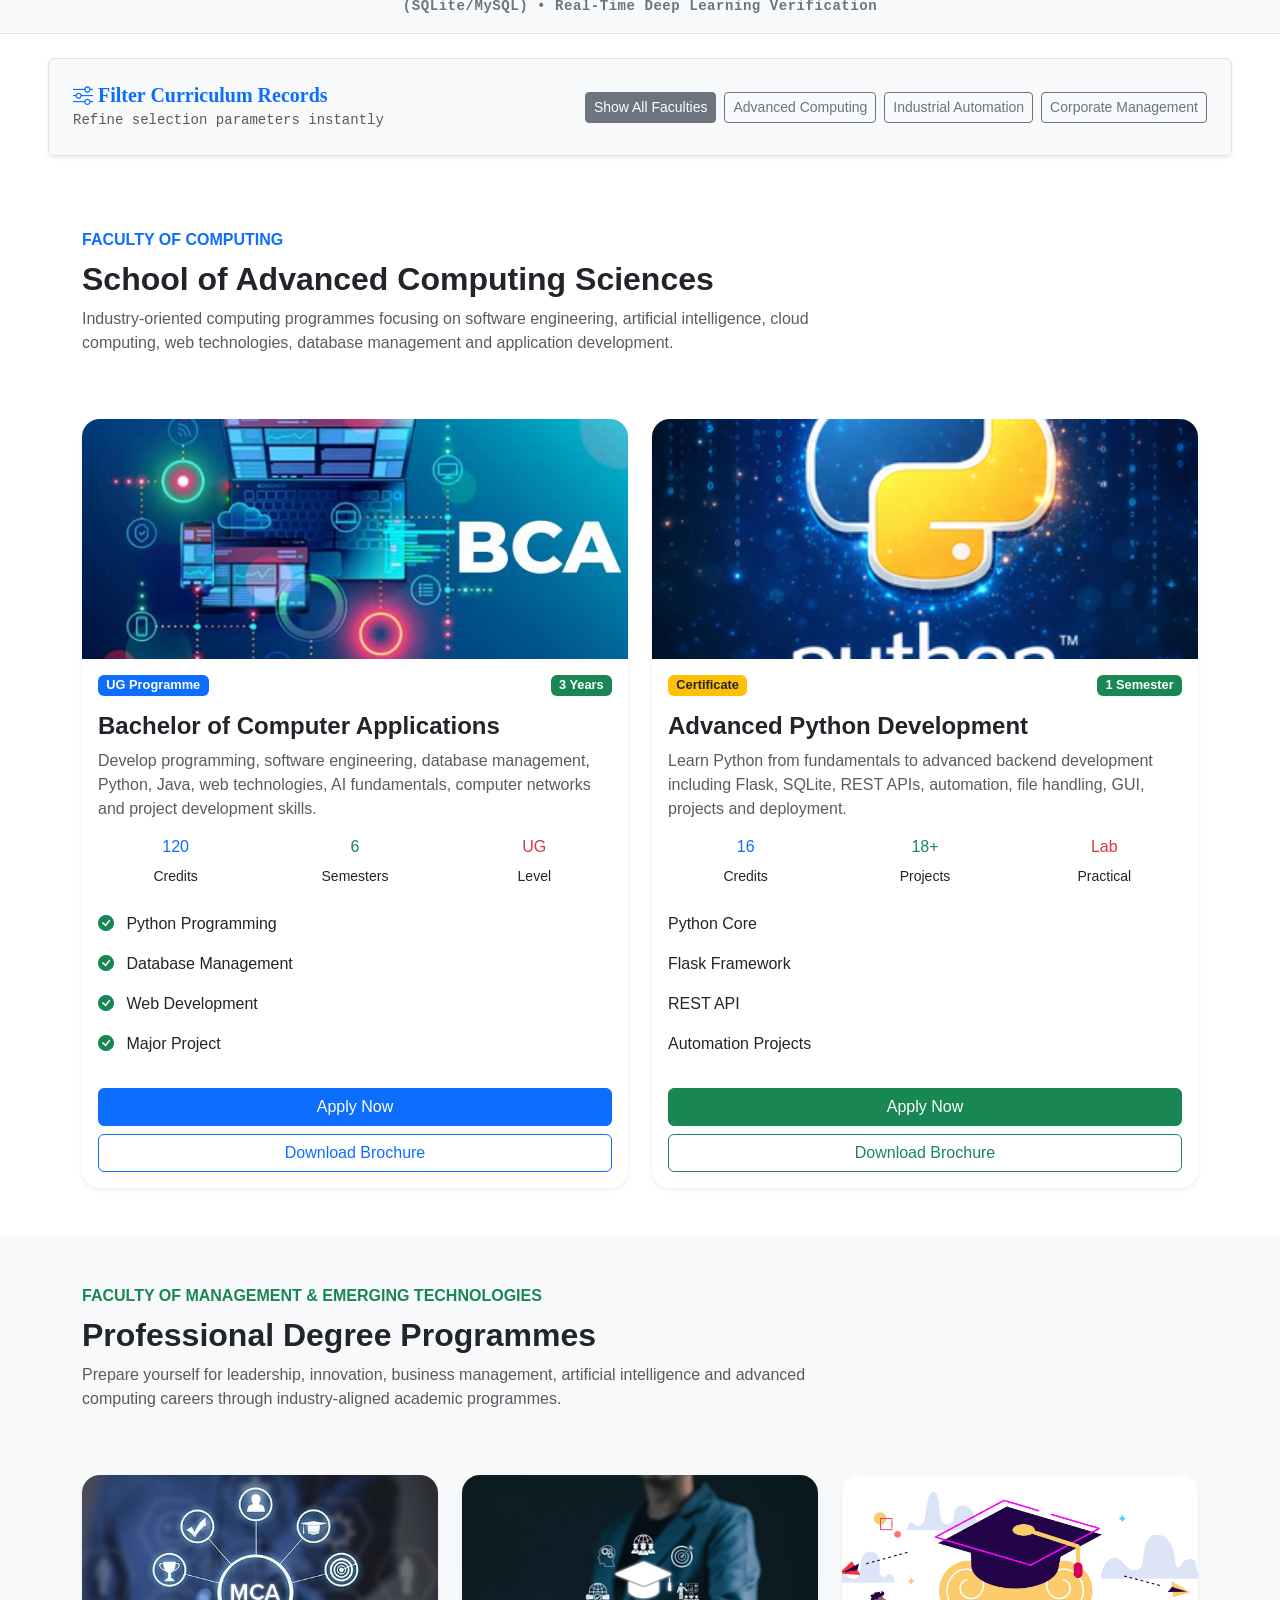
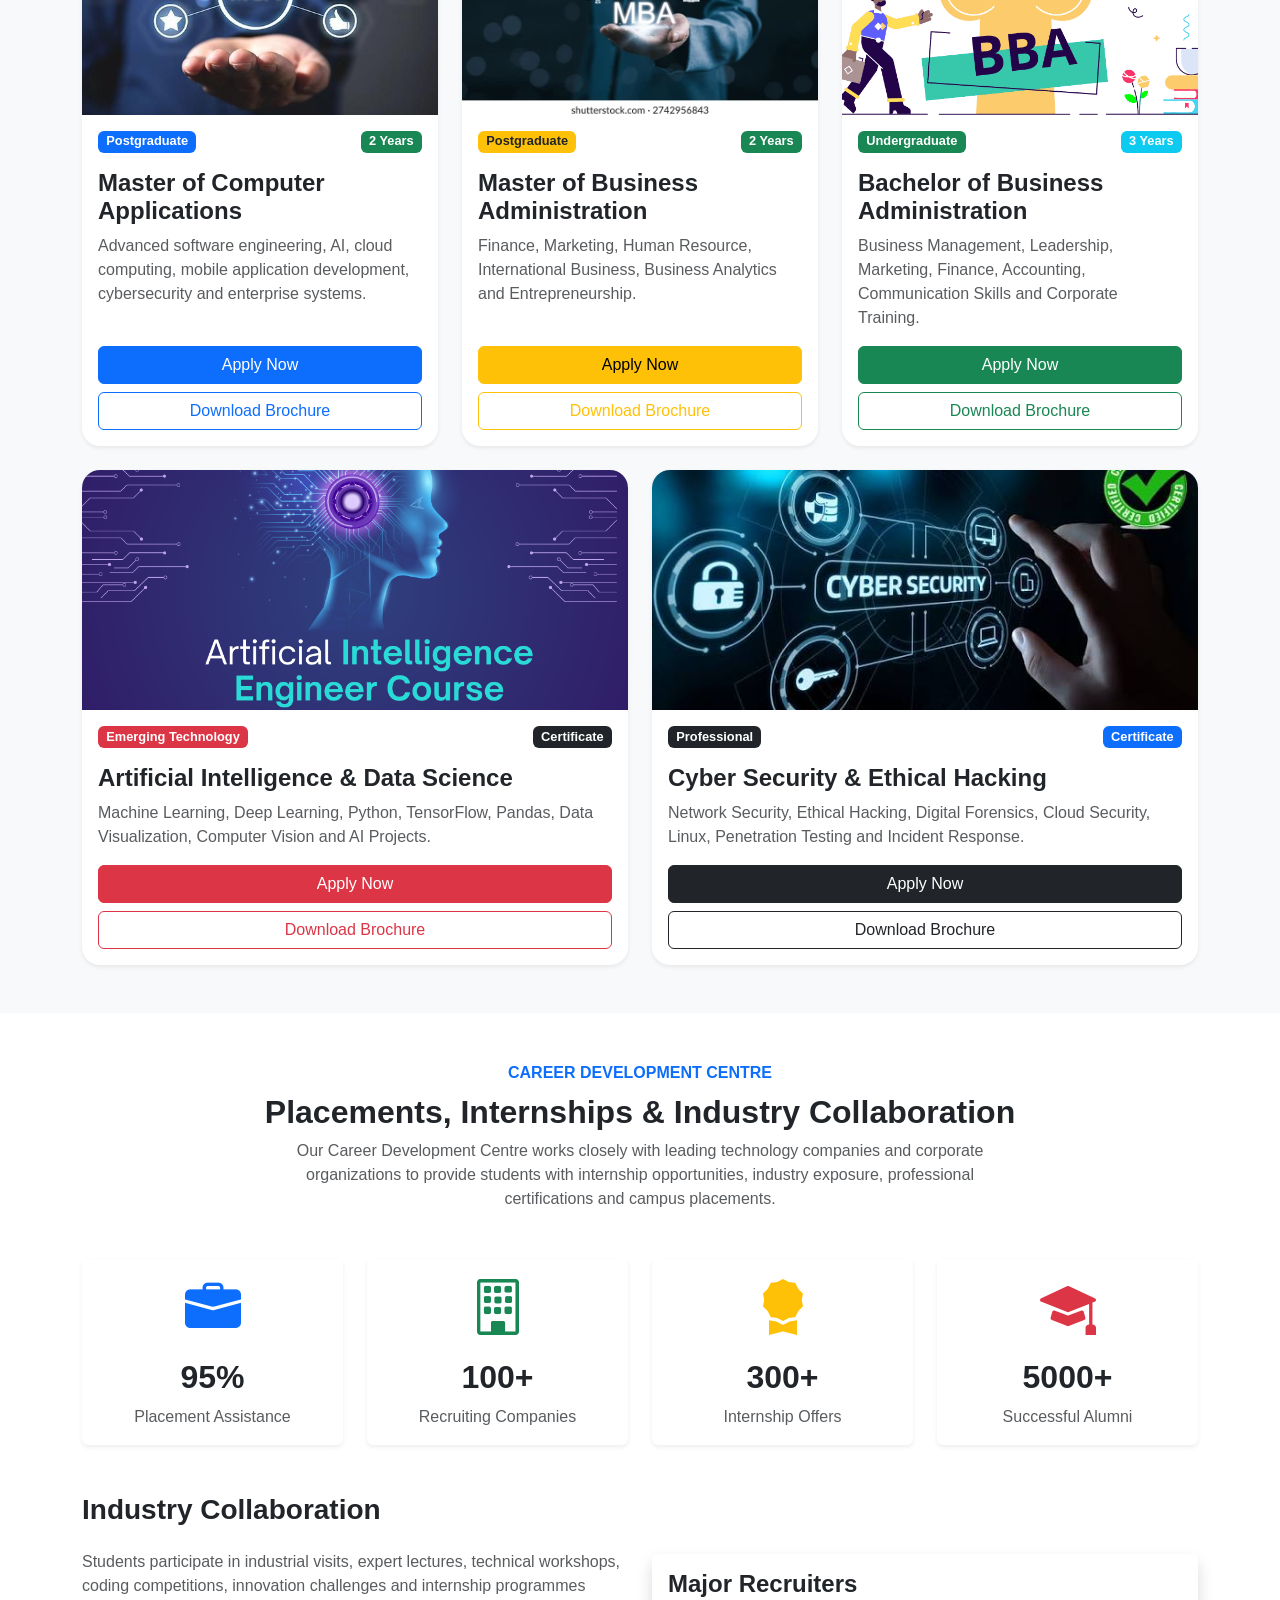
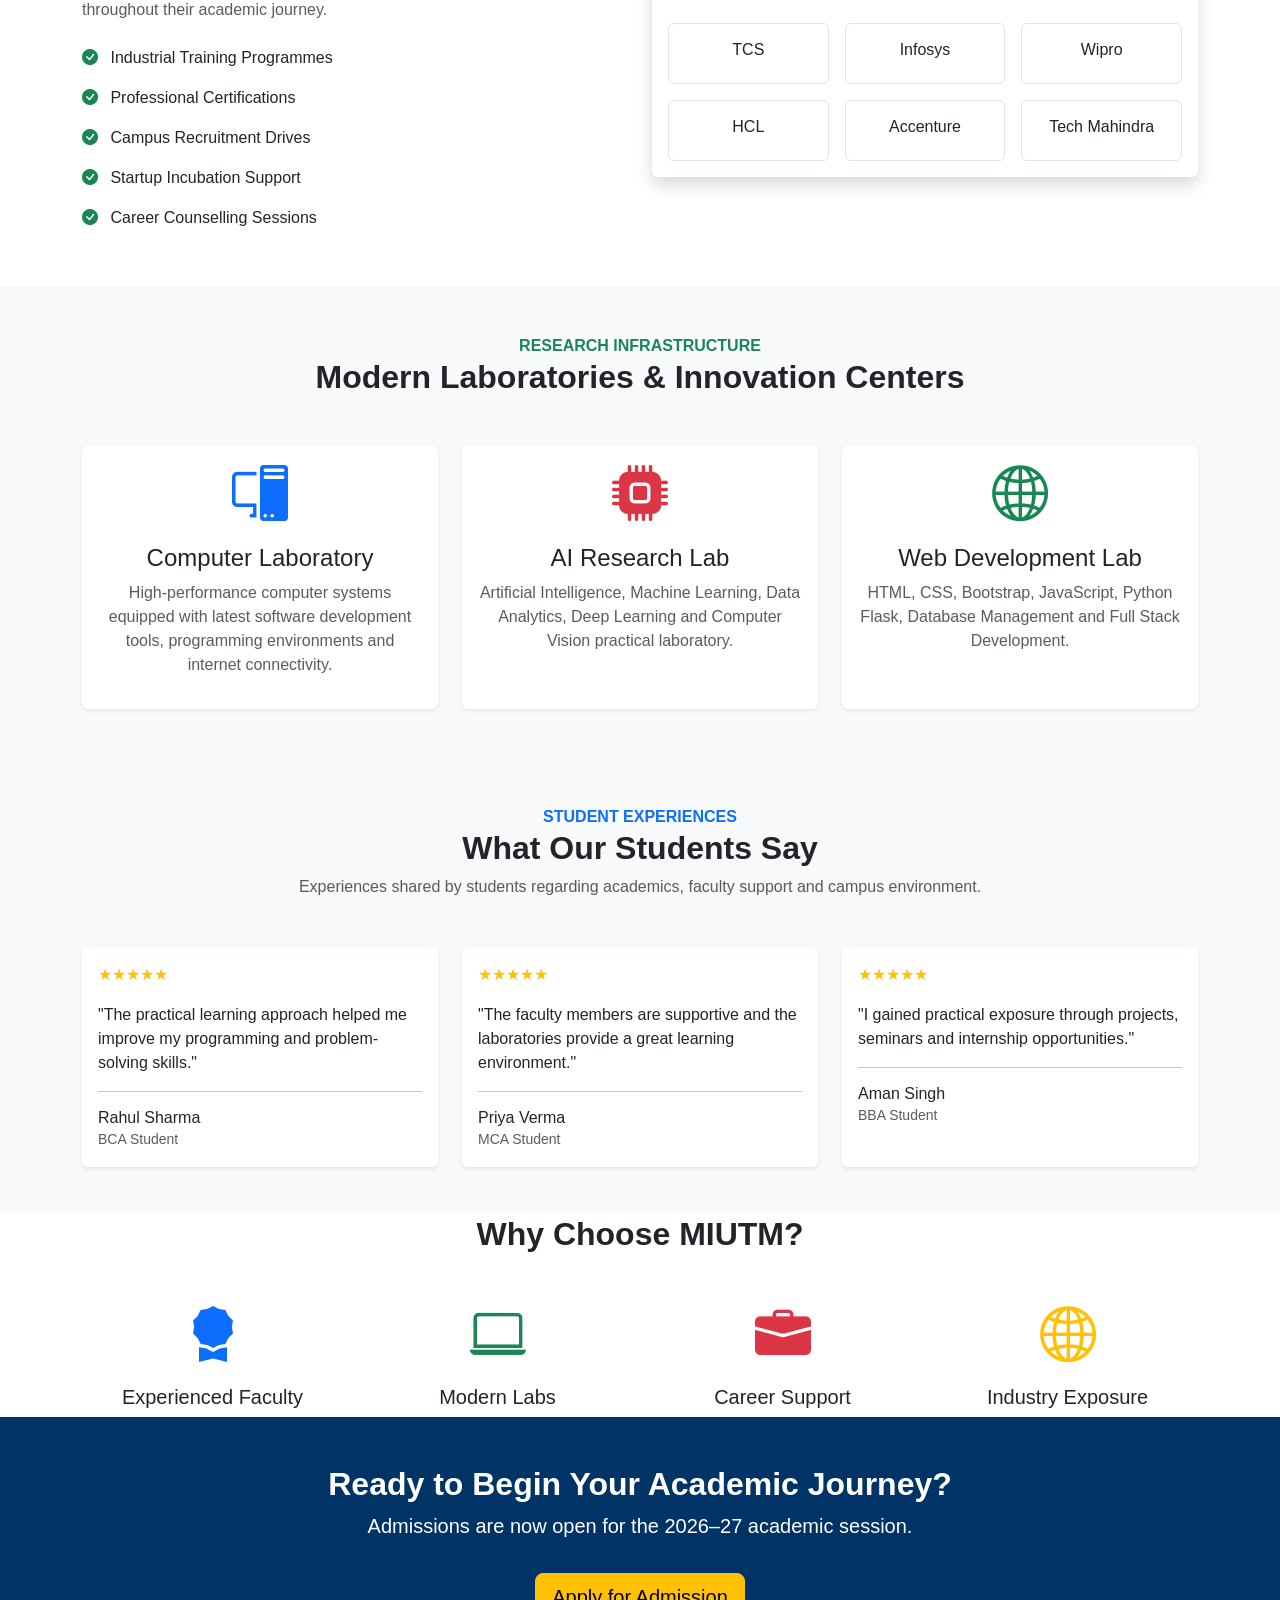
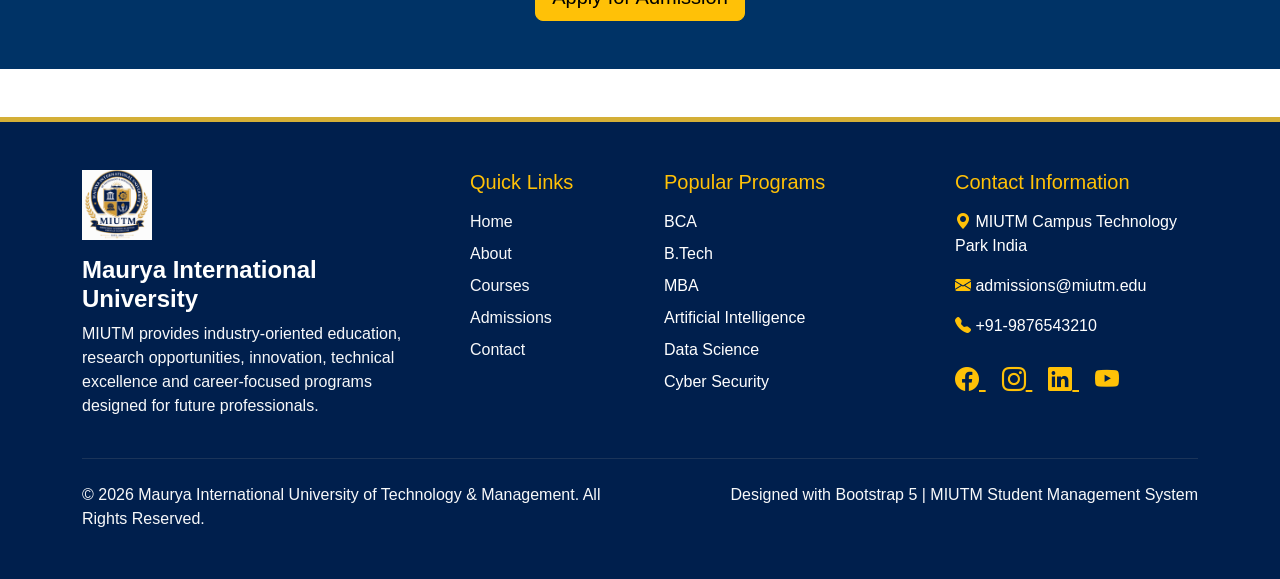
==== commit bf6266fb: "Update courses.html" ====
--- a/templates/courses.html
+++ b/templates/courses.html
@@ -1115,7 +1115,7 @@
 
 <img
 
-src="/static/images/bca.jpg"
+src="/static/images/BCA.jpg"
 
 class="card-img-top"
 
